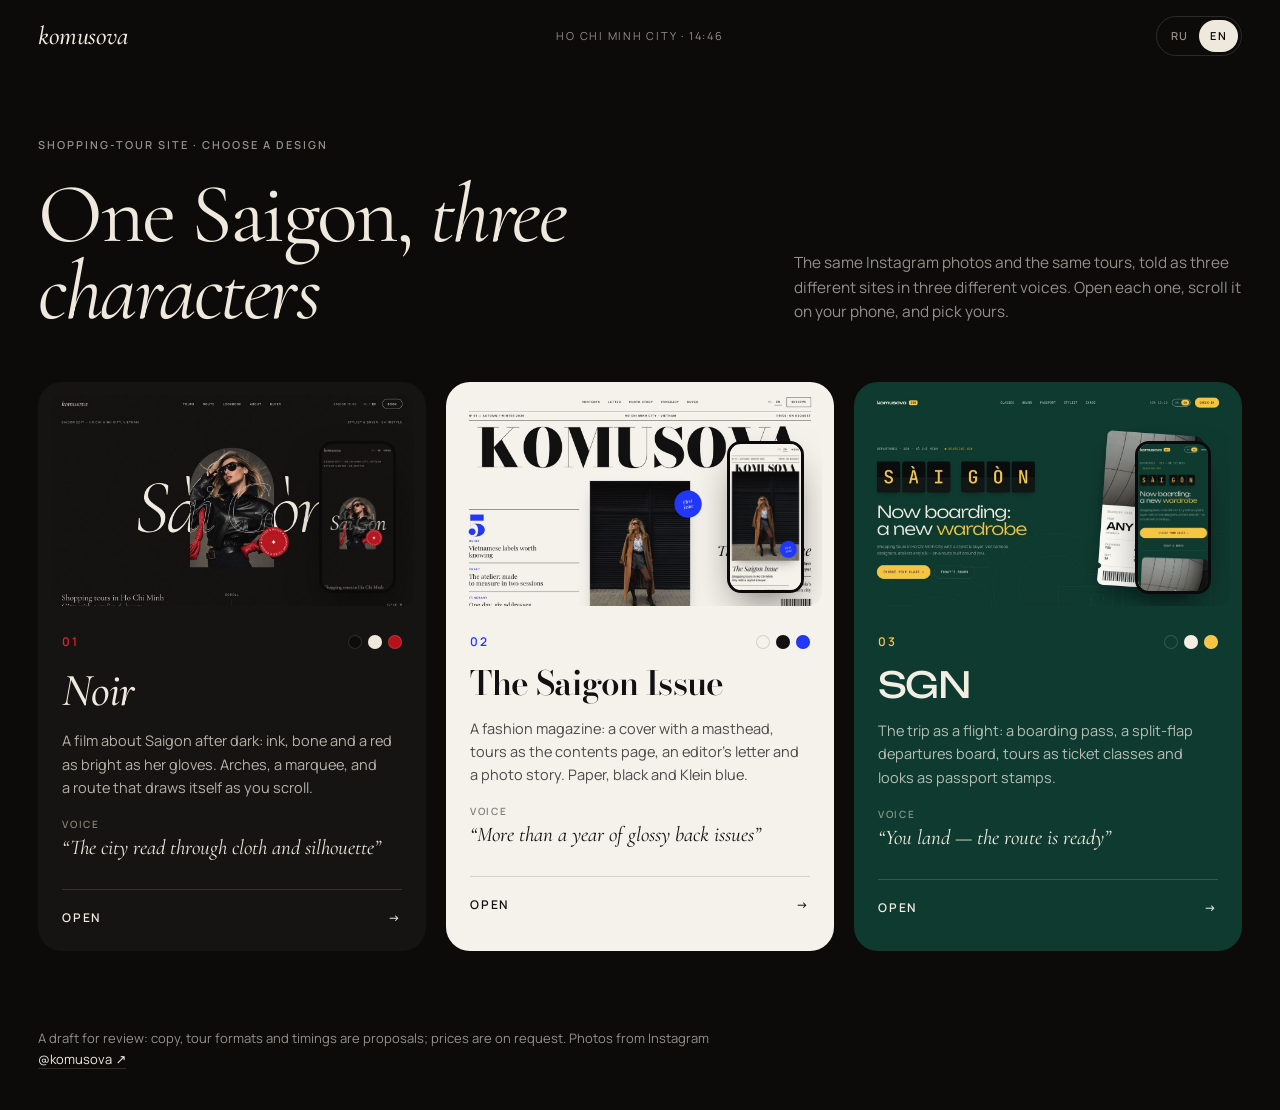
==== index.html @ 57d6e5eb "Komusova: three designs for the Saigon shopping-tour site Noir, The Saigon Issue and SGN, in Russian" ====
<!doctype html>
<html lang="ru" data-lang="ru"
  data-title-ru="Komusova — три дизайна сайта шопинг-туров" data-title-en="Komusova — three designs for the shopping-tour site"
  data-desc-ru="Три варианта сайта шопинг-туров по Хошимину для стилиста и байера @komusova: Noir, «Сайгонский номер» и SGN."
  data-desc-en="Three designs for @komusova’s Ho Chi Minh City shopping-tour site: Noir, The Saigon Issue and SGN.">
<head>
<meta charset="utf-8">
<meta name="viewport" content="width=device-width, initial-scale=1, viewport-fit=cover">
<meta name="robots" content="noindex">
<title>Komusova — три дизайна сайта шопинг-туров</title>
<meta name="description" content="Три варианта сайта шопинг-туров по Хошимину для стилиста и байера @komusova: Noir, «Сайгонский номер» и SGN.">
<meta property="og:title" content="Komusova — три дизайна">
<meta property="og:image" content="img/previews/noir-ru-d.jpg">
<meta name="theme-color" content="#0c0b0a">
<link rel="icon" href="data:image/svg+xml,%3Csvg xmlns='http://www.w3.org/2000/svg' viewBox='0 0 64 64'%3E%3Crect width='64' height='64' rx='14' fill='%230c0b0a'/%3E%3Ctext x='32' y='44' font-family='Georgia,serif' font-style='italic' font-size='36' text-anchor='middle' fill='%23efe8dd'%3Ek%3C/text%3E%3C/svg%3E">
<link rel="preconnect" href="https://fonts.googleapis.com">
<link rel="preconnect" href="https://fonts.gstatic.com" crossorigin>
<link href="https://fonts.googleapis.com/css2?family=Cormorant+Garamond:ital,wght@0,400;0,500;1,400;1,500&family=Bodoni+Moda:opsz,wght@6..96,600&family=Unbounded:wght@400&family=Manrope:wght@400;500;600&display=swap" rel="stylesheet">
<link rel="stylesheet" href="shared/base.css">
<link rel="stylesheet" href="home.css">
<script>
  (function () {
    var d = document.documentElement, l;
    try { l = new URLSearchParams(location.search).get('lang') || localStorage.getItem('komusova-lang'); } catch (e) {}
    if (l !== 'ru' && l !== 'en') l = (navigator.language || '').toLowerCase().indexOf('ru') === 0 ? 'ru' : 'en';
    d.lang = l; d.setAttribute('data-lang', l); d.className += ' js';
  })();
</script>
</head>
<body>

<header class="top">
  <span class="logo">komusova</span>
  <span class="top-mid"><span lang="ru">Хошимин</span><span lang="en">Ho Chi Minh City</span> · <span class="sgn-time">--:--</span></span>
  <div class="lang" role="group" aria-label="Language">
    <button type="button" class="lang-btn" data-set="ru" aria-pressed="true">RU</button>
    <button type="button" class="lang-btn" data-set="en" aria-pressed="false">EN</button>
  </div>
</header>

<main>
  <section class="intro">
    <p class="eyebrow"><span lang="ru">Сайт шопинг-туров · выбор дизайна</span><span lang="en">Shopping-tour site · choose a design</span></p>
    <h1 class="title">
      <span lang="ru">Один Сайгон — <em>три характера</em></span>
      <span lang="en">One Saigon, <em>three characters</em></span>
    </h1>
    <p class="lede">
      <span lang="ru">Те же фото из&nbsp;Instagram и&nbsp;те же туры, но&nbsp;три разных образа сайта и&nbsp;три голоса текстов. Откройте каждый, полистайте на&nbsp;телефоне и&nbsp;выберите свой.</span>
      <span lang="en">The same Instagram photos and the same tours, told as three different sites in three different voices. Open each one, scroll it on your phone, and pick yours.</span>
    </p>
  </section>

  <section class="designs" aria-label="Designs">

    <a class="card card--noir" href="noir/" data-keep-lang>
      <div class="shot">
        <img class="shot-d" lang="ru" src="img/previews/noir-ru-d.jpg" width="1200" height="700" alt="Главный экран дизайна Noir">
        <img class="shot-d" lang="en" src="img/previews/noir-en-d.jpg" width="1200" height="700" alt="Noir design, first screen">
        <img class="shot-m" lang="ru" src="img/previews/noir-ru-m.jpg" width="360" height="720" alt="" loading="lazy">
        <img class="shot-m" lang="en" src="img/previews/noir-en-m.jpg" width="360" height="720" alt="" loading="lazy">
      </div>
      <div class="card-body">
        <div class="card-top"><span class="num">01</span><span class="dots" aria-hidden="true"><i style="background:#0d0c0b"></i><i style="background:#efe8dd"></i><i style="background:#b5121b"></i></span></div>
        <h2 class="card-title">Noir</h2>
        <p class="card-text"><span lang="ru">Кино о&nbsp;ночном Сайгоне: чернила, кость и&nbsp;красный, как её перчатки. Арки, бегущая строка, маршрут, который рисуется при прокрутке.</span><span lang="en">A&nbsp;film about Saigon after dark: ink, bone and a&nbsp;red as bright as her gloves. Arches, a&nbsp;marquee, and a&nbsp;route that draws itself as you scroll.</span></p>
        <p class="voice"><span class="voice-k"><span lang="ru">Голос</span><span lang="en">Voice</span></span><span lang="ru">«Город, прочитанный через ткань и&nbsp;силуэт»</span><span lang="en">“The city read through cloth and silhouette”</span></p>
        <span class="open"><span lang="ru">Открыть</span><span lang="en">Open</span> →</span>
      </div>
    </a>

    <a class="card card--cover" href="cover/" data-keep-lang>
      <div class="shot">
        <img class="shot-d" lang="ru" src="img/previews/cover-ru-d.jpg" width="1200" height="700" alt="Обложка дизайна «Сайгонский номер»">
        <img class="shot-d" lang="en" src="img/previews/cover-en-d.jpg" width="1200" height="700" alt="The Saigon Issue design, cover">
        <img class="shot-m" lang="ru" src="img/previews/cover-ru-m.jpg" width="360" height="720" alt="" loading="lazy">
        <img class="shot-m" lang="en" src="img/previews/cover-en-m.jpg" width="360" height="720" alt="" loading="lazy">
      </div>
      <div class="card-body">
        <div class="card-top"><span class="num">02</span><span class="dots" aria-hidden="true"><i style="background:#f5f2ec"></i><i style="background:#111111"></i><i style="background:#2238ff"></i></span></div>
        <h2 class="card-title"><span lang="ru">Сайгонский номер</span><span lang="en">The Saigon Issue</span></h2>
        <p class="card-text"><span lang="ru">Модный журнал: обложка с&nbsp;мастхедом, туры как оглавление, письмо редактора и&nbsp;фотоистория. Бумага, чёрный и&nbsp;синий Кляйна.</span><span lang="en">A&nbsp;fashion magazine: a&nbsp;cover with a&nbsp;masthead, tours as the contents page, an editor’s letter and a&nbsp;photo story. Paper, black and Klein blue.</span></p>
        <p class="voice"><span class="voice-k"><span lang="ru">Голос</span><span lang="en">Voice</span></span><span lang="ru">«Больше, чем из&nbsp;годовой подшивки глянца»</span><span lang="en">“More than a&nbsp;year of glossy back issues”</span></p>
        <span class="open"><span lang="ru">Открыть</span><span lang="en">Open</span> →</span>
      </div>
    </a>

    <a class="card card--sgn" href="depart/" data-keep-lang>
      <div class="shot">
        <img class="shot-d" lang="ru" src="img/previews/depart-ru-d.jpg" width="1200" height="700" alt="Главный экран дизайна SGN">
        <img class="shot-d" lang="en" src="img/previews/depart-en-d.jpg" width="1200" height="700" alt="SGN design, first screen">
        <img class="shot-m" lang="ru" src="img/previews/depart-ru-m.jpg" width="360" height="720" alt="" loading="lazy">
        <img class="shot-m" lang="en" src="img/previews/depart-en-m.jpg" width="360" height="720" alt="" loading="lazy">
      </div>
      <div class="card-body">
        <div class="card-top"><span class="num">03</span><span class="dots" aria-hidden="true"><i style="background:#0f3a2f"></i><i style="background:#f2eee4"></i><i style="background:#f6c544"></i></span></div>
        <h2 class="card-title">SGN</h2>
        <p class="card-text"><span lang="ru">Путешествие как рейс: посадочный талон, табло вылетов с&nbsp;перещёлкивающимися буквами, туры — классы билетов, образы — штампы в&nbsp;паспорте.</span><span lang="en">The trip as a&nbsp;flight: a&nbsp;boarding pass, a&nbsp;split-flap departures board, tours as ticket classes and looks as passport stamps.</span></p>
        <p class="voice"><span class="voice-k"><span lang="ru">Голос</span><span lang="en">Voice</span></span><span lang="ru">«Вы&nbsp;прилетаете — маршрут уже готов»</span><span lang="en">“You land — the route is ready”</span></p>
        <span class="open"><span lang="ru">Открыть</span><span lang="en">Open</span> →</span>
      </div>
    </a>

  </section>
</main>

<footer class="foot">
  <p><span lang="ru">Черновик для согласования: тексты, форматы туров и&nbsp;время — предложения, цены — по&nbsp;запросу. Фото — из&nbsp;Instagram</span><span lang="en">A&nbsp;draft for review: copy, tour formats and timings are proposals; prices are on request. Photos from Instagram</span> <a href="https://www.instagram.com/komusova/" target="_blank" rel="noopener">@komusova ↗</a></p>
</footer>

<script src="shared/core.js"></script>
</body>
</html>
---- shared/base.css ----
/* Shared by all three designs. Colours come from each design's own tokens:
   --cursor-bg, --cursor-fg, --toast-bg, --toast-fg. */

/* Only the chosen language is shown */
html[data-lang="ru"] body [lang="en"],
html[data-lang="en"] body [lang="ru"] { display: none !important; }

*, *::before, *::after { box-sizing: border-box; margin: 0; padding: 0; }
html { -webkit-text-size-adjust: 100%; scroll-behavior: smooth; }
html.lenis, html.lenis body { height: auto; }
.lenis.lenis-smooth { scroll-behavior: auto !important; }
.lenis.lenis-stopped { overflow: hidden; }
body { -webkit-font-smoothing: antialiased; -moz-osx-font-smoothing: grayscale; overflow-x: clip; }
img { display: block; max-width: 100%; }
a { color: inherit; text-decoration: none; }
button { font: inherit; color: inherit; background: none; border: 0; cursor: pointer; }
ul, ol { list-style: none; }
summary { list-style: none; cursor: pointer; }
summary::-webkit-details-marker { display: none; }

/* loading screen: only with JS, gone once loaded */
.preloader { display: none; }
html.js .preloader { display: flex; }
html.loaded .preloader { display: none; }

/* word reveal */
.w { display: inline-block; overflow: hidden; vertical-align: top; padding: 0 .06em .12em 0; margin: 0 -.06em -.12em 0; }
.wi { display: inline-block; will-change: transform; }

/* booking form helpers */
.form-out { display: none; white-space: pre-wrap; }
.form-out.is-on { display: block; }

/* label cursor */
.cursor {
  position: fixed;
  left: 0;
  top: 0;
  z-index: 200;
  width: 96px;
  height: 96px;
  margin: -48px 0 0 -48px;
  display: none;
  place-items: center;
  border-radius: 50%;
  background: var(--cursor-bg, #111);
  color: var(--cursor-fg, #fff);
  pointer-events: none;
  transform: scale(0);
  transition: transform .45s cubic-bezier(.22, 1, .36, 1);
}
html.fine .cursor { display: grid; }
.cursor.is-on { transform: scale(1); }
.cursor-label { font: 600 10px/1.2 system-ui, sans-serif; letter-spacing: .16em; text-transform: uppercase; text-align: center; }

/* toast */
.toast {
  position: fixed;
  left: 50%;
  bottom: 28px;
  z-index: 250;
  max-width: calc(100vw - 32px);
  padding: 16px 24px;
  border-radius: 999px;
  background: var(--toast-bg, #fff);
  color: var(--toast-fg, #111);
  font: 500 14px/1.3 system-ui, sans-serif;
  transform: translate(-50%, calc(100% + 60px));
  visibility: hidden;
  transition: transform .6s cubic-bezier(.22, 1, .36, 1), visibility 0s .6s;
}
.toast.is-on { transform: translate(-50%, 0); visibility: visible; transition: transform .6s cubic-bezier(.22, 1, .36, 1), visibility 0s; }

/* back to the design picker */
.switcher {
  position: fixed;
  left: 50%;
  bottom: 18px;
  z-index: 90;
  display: flex;
  align-items: center;
  gap: 4px;
  padding: 5px;
  border-radius: 999px;
  background: rgba(20, 20, 20, .78);
  -webkit-backdrop-filter: blur(14px);
  backdrop-filter: blur(14px);
  color: #fff;
  font: 600 10px/1 system-ui, sans-serif;
  letter-spacing: .14em;
  text-transform: uppercase;
  transform: translateX(-50%);
  box-shadow: 0 10px 30px rgba(0, 0, 0, .25);
}
.switcher a { padding: 9px 12px; border-radius: 999px; opacity: .7; white-space: nowrap; transition: background .3s, opacity .3s; }
.switcher a:hover { opacity: 1; }
.switcher a[aria-current="page"] { background: #fff; color: #111; opacity: 1; }

@media (prefers-reduced-motion: reduce) {
  html { scroll-behavior: auto; }
  .preloader { display: none !important; }
}
---- home.css ----
/* komusova — the design picker */

:root {
  --bg: #0c0b0a;
  --bone: #efe8dd;
  --mist: rgba(239, 232, 221, .6);
  --line: rgba(239, 232, 221, .14);
  --serif: 'Cormorant Garamond', Georgia, serif;
  --sans: 'Manrope', system-ui, -apple-system, sans-serif;
  --gut: clamp(16px, 3vw, 44px);
  --ease: cubic-bezier(.22, 1, .36, 1);
}

body { background: var(--bg); color: var(--bone); font: 400 15px/1.6 var(--sans); }
::selection { background: var(--bone); color: var(--bg); }
:focus-visible { outline: 2px solid var(--bone); outline-offset: 4px; }

/* ---------- Top ---------- */
.top { display: grid; grid-template-columns: 1fr auto 1fr; align-items: center; height: 72px; padding-inline: var(--gut); }
.logo { font: italic 500 26px/1 var(--serif); letter-spacing: -.01em; }
.top-mid { font-size: 11px; letter-spacing: .16em; text-transform: uppercase; color: var(--mist); }
.lang { justify-self: end; display: flex; padding: 3px; border: 1px solid var(--line); border-radius: 999px; }
.lang-btn { padding: 7px 11px; border-radius: 999px; font-size: 11px; font-weight: 600; letter-spacing: .1em; color: var(--mist); transition: background .3s, color .3s; }
.lang-btn[aria-pressed="true"] { background: var(--bone); color: var(--bg); }

/* ---------- Intro ---------- */
.intro { display: grid; grid-template-columns: 1.6fr 1fr; gap: 0 var(--gut); align-items: end; padding: clamp(36px, 5vw, 80px) var(--gut) clamp(36px, 4vw, 60px); }
.intro .eyebrow { grid-column: 1 / -1; }
.eyebrow { font-size: 11px; font-weight: 600; letter-spacing: .18em; text-transform: uppercase; color: var(--mist); }
.title { margin-top: 22px; font: 400 clamp(52px, 6.6vw, 120px)/.92 var(--serif); letter-spacing: -.03em; max-width: 11em; }
.title em { font-style: italic; }
.lede { max-width: 34em; margin-top: 30px; padding-bottom: .4em; font-size: clamp(15px, 1.2vw, 18px); color: var(--mist); }

/* ---------- Cards ---------- */
.designs { display: grid; grid-template-columns: repeat(3, 1fr); gap: clamp(14px, 1.6vw, 24px); padding: 0 var(--gut); }
.card {
  --accent: var(--bone);
  display: flex;
  flex-direction: column;
  padding: 12px;
  border-radius: 24px;
  background: var(--card-bg);
  color: var(--card-fg);
  transition: transform .7s var(--ease);
}
.card:hover { transform: translateY(-6px); }
.card--noir { --card-bg: #161412; --card-fg: #efe8dd; --accent: #d7262f; --card-line: rgba(239, 232, 221, .14); }
.card--cover { --card-bg: #f5f2ec; --card-fg: #111; --accent: #2238ff; --card-line: rgba(17, 17, 17, .14); }
.card--sgn { --card-bg: #0f3a2f; --card-fg: #f2eee4; --accent: #f6c544; --card-line: rgba(242, 238, 228, .16); }

.shot { position: relative; border-radius: 14px; overflow: hidden; background: rgba(0, 0, 0, .25); aspect-ratio: 12 / 7; }
.shot-d { width: 100%; height: 100%; object-fit: cover; transition: transform 1.2s var(--ease); }
.card:hover .shot-d { transform: scale(1.04); }
.shot-m {
  position: absolute;
  right: 5%;
  bottom: 6%;
  width: 21%;
  aspect-ratio: 1 / 2;
  height: auto;
  object-fit: cover;
  object-position: top;
  border: 3px solid #0a0a0a;
  border-radius: 14px;
  box-shadow: 0 18px 40px -12px rgba(0, 0, 0, .6);
  transition: transform .9s var(--ease);
}
.card:hover .shot-m { transform: translateY(-8px) rotate(-2deg); }

.card-body { flex: 1; display: flex; flex-direction: column; padding: 26px 12px 12px; }
.card-top { display: flex; justify-content: space-between; align-items: center; }
.num { font-size: 12px; font-weight: 600; letter-spacing: .14em; color: var(--accent); }
.dots { display: flex; gap: 6px; }
.dots i { width: 14px; height: 14px; border-radius: 50%; box-shadow: inset 0 0 0 1px var(--card-line); }

.card-title { margin-top: 16px; font-weight: 400; line-height: 1; letter-spacing: -.02em; }
.card--noir .card-title { font: italic 500 clamp(40px, 3.6vw, 58px)/1 var(--serif); }
.card--cover .card-title { font: 600 clamp(30px, 2.6vw, 42px)/1 'Bodoni Moda', Georgia, serif; letter-spacing: -.02em; }
.card--sgn .card-title { font: 400 clamp(32px, 2.8vw, 46px)/1 'Unbounded', system-ui, sans-serif; letter-spacing: -.05em; }

.card-text { margin-top: 16px; font-size: 14.5px; line-height: 1.6; opacity: .74; }
.voice { display: flex; flex-direction: column; gap: 6px; margin-top: 20px; font: italic 400 21px/1.25 var(--serif); }
.voice-k { font: 600 10px/1 var(--sans); letter-spacing: .16em; text-transform: uppercase; font-style: normal; opacity: .5; }
.open {
  display: flex;
  justify-content: space-between;
  margin-top: auto;
  padding-top: 18px;
  border-top: 1px solid var(--card-line);
  font-size: 12px;
  font-weight: 600;
  letter-spacing: .14em;
  text-transform: uppercase;
}
.voice + .open { margin-top: 28px; }
.card:hover .open { color: var(--accent); }

/* ---------- Footer ---------- */
.foot { padding: clamp(50px, 6vw, 90px) var(--gut) 40px; }
.foot p { max-width: 52em; font-size: 13px; color: var(--mist); }
.foot a { color: var(--bone); border-bottom: 1px solid var(--line); }

/* ---------- Entrance ---------- */
@media (prefers-reduced-motion: no-preference) {
  .intro > *, .card { animation: rise 1.2s var(--ease) backwards; }
  .intro > :nth-child(2) { animation-delay: .08s; }
  .intro > :nth-child(3) { animation-delay: .16s; }
  .card:nth-child(1) { animation-delay: .25s; }
  .card:nth-child(2) { animation-delay: .35s; }
  .card:nth-child(3) { animation-delay: .45s; }
  @keyframes rise { from { opacity: 0; transform: translateY(40px); } }
}

/* ---------- Responsive ---------- */
@media (max-width: 1000px) {
  .designs { grid-template-columns: 1fr; max-width: 640px; }
  .intro { grid-template-columns: 1fr; }
  .top-mid { display: none; }
  .top { grid-template-columns: 1fr auto; }
}
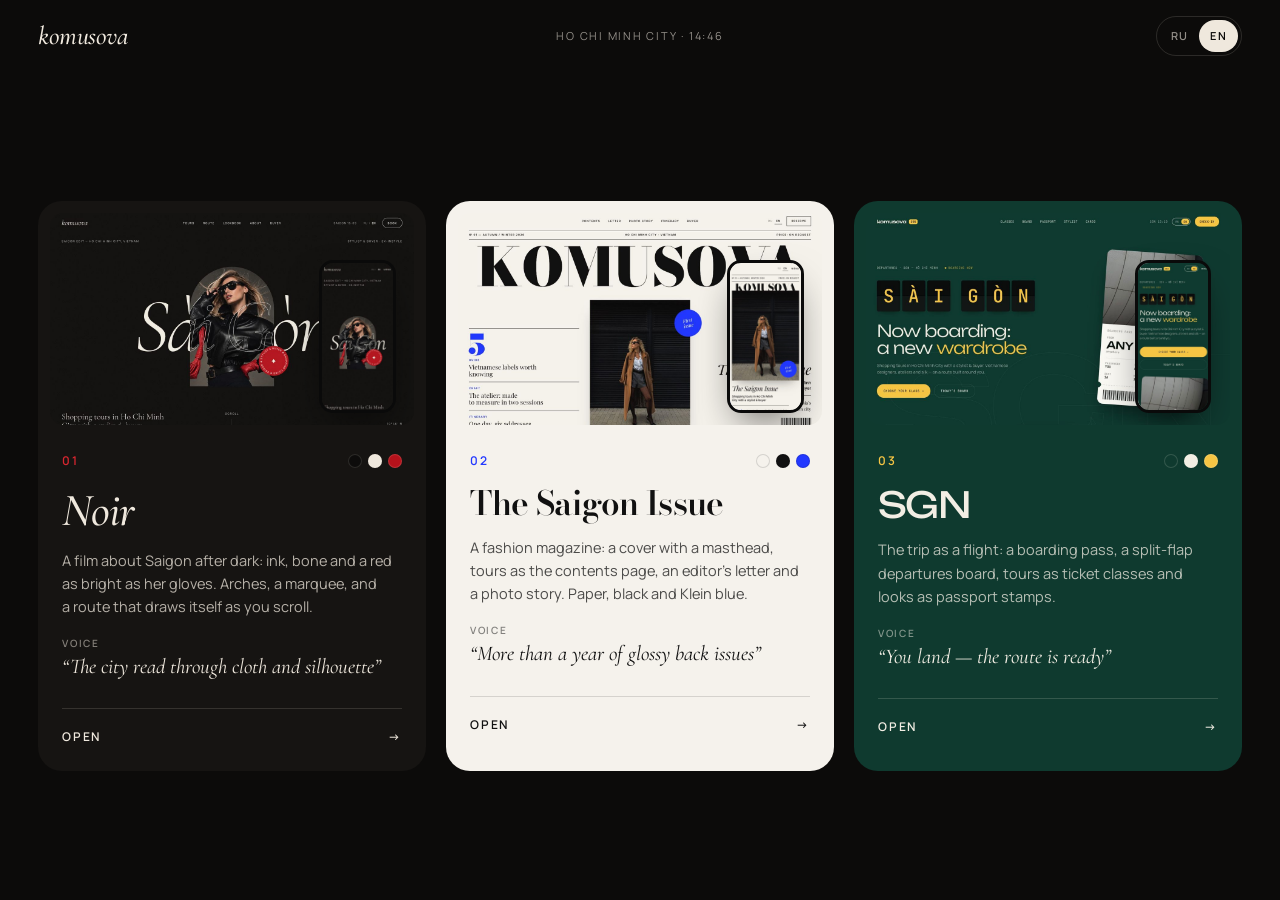
==== commit c2e3b6b6: "Chooser page: just the three designs Co-Authored-By: Claude Opus 5.5 <noreply@anthropic.com>" ====
--- a/index.html
+++ b/index.html
@@ -39,18 +39,6 @@
 </header>
 
 <main>
-  <section class="intro">
-    <p class="eyebrow"><span lang="ru">Сайт шопинг-туров · выбор дизайна</span><span lang="en">Shopping-tour site · choose a design</span></p>
-    <h1 class="title">
-      <span lang="ru">Один Сайгон — <em>три характера</em></span>
-      <span lang="en">One Saigon, <em>three characters</em></span>
-    </h1>
-    <p class="lede">
-      <span lang="ru">Те же фото из&nbsp;Instagram и&nbsp;те же туры, но&nbsp;три разных образа сайта и&nbsp;три голоса текстов. Откройте каждый, полистайте на&nbsp;телефоне и&nbsp;выберите свой.</span>
-      <span lang="en">The same Instagram photos and the same tours, told as three different sites in three different voices. Open each one, scroll it on your phone, and pick yours.</span>
-    </p>
-  </section>
-
   <section class="designs" aria-label="Designs">
 
     <a class="card card--noir" href="noir/" data-keep-lang>
@@ -104,10 +92,6 @@
   </section>
 </main>
 
-<footer class="foot">
-  <p><span lang="ru">Черновик для согласования: тексты, форматы туров и&nbsp;время — предложения, цены — по&nbsp;запросу. Фото — из&nbsp;Instagram</span><span lang="en">A&nbsp;draft for review: copy, tour formats and timings are proposals; prices are on request. Photos from Instagram</span> <a href="https://www.instagram.com/komusova/" target="_blank" rel="noopener">@komusova ↗</a></p>
-</footer>
-
 <script src="shared/core.js"></script>
 </body>
 </html>
--- a/home.css
+++ b/home.css
@@ -23,16 +23,8 @@
 .lang-btn { padding: 7px 11px; border-radius: 999px; font-size: 11px; font-weight: 600; letter-spacing: .1em; color: var(--mist); transition: background .3s, color .3s; }
 .lang-btn[aria-pressed="true"] { background: var(--bone); color: var(--bg); }
 
-/* ---------- Intro ---------- */
-.intro { display: grid; grid-template-columns: 1.6fr 1fr; gap: 0 var(--gut); align-items: end; padding: clamp(36px, 5vw, 80px) var(--gut) clamp(36px, 4vw, 60px); }
-.intro .eyebrow { grid-column: 1 / -1; }
-.eyebrow { font-size: 11px; font-weight: 600; letter-spacing: .18em; text-transform: uppercase; color: var(--mist); }
-.title { margin-top: 22px; font: 400 clamp(52px, 6.6vw, 120px)/.92 var(--serif); letter-spacing: -.03em; max-width: 11em; }
-.title em { font-style: italic; }
-.lede { max-width: 34em; margin-top: 30px; padding-bottom: .4em; font-size: clamp(15px, 1.2vw, 18px); color: var(--mist); }
-
 /* ---------- Cards ---------- */
-.designs { display: grid; grid-template-columns: repeat(3, 1fr); gap: clamp(14px, 1.6vw, 24px); padding: 0 var(--gut); }
+.designs { display: grid; grid-template-columns: repeat(3, 1fr); gap: clamp(14px, 1.6vw, 24px); padding: clamp(16px, 3vw, 44px) var(--gut) 60px; }
 .card {
   --accent: var(--bone);
   display: flex;
@@ -95,26 +87,21 @@
 .voice + .open { margin-top: 28px; }
 .card:hover .open { color: var(--accent); }
 
-/* ---------- Footer ---------- */
-.foot { padding: clamp(50px, 6vw, 90px) var(--gut) 40px; }
-.foot p { max-width: 52em; font-size: 13px; color: var(--mist); }
-.foot a { color: var(--bone); border-bottom: 1px solid var(--line); }
-
 /* ---------- Entrance ---------- */
 @media (prefers-reduced-motion: no-preference) {
-  .intro > *, .card { animation: rise 1.2s var(--ease) backwards; }
-  .intro > :nth-child(2) { animation-delay: .08s; }
-  .intro > :nth-child(3) { animation-delay: .16s; }
-  .card:nth-child(1) { animation-delay: .25s; }
-  .card:nth-child(2) { animation-delay: .35s; }
-  .card:nth-child(3) { animation-delay: .45s; }
+  .card { animation: rise 1.2s var(--ease) backwards; }
+  .card:nth-child(2) { animation-delay: .1s; }
+  .card:nth-child(3) { animation-delay: .2s; }
   @keyframes rise { from { opacity: 0; transform: translateY(40px); } }
 }
 
 /* ---------- Responsive ---------- */
+@media (min-width: 1001px) {
+  main { min-height: calc(100vh - 72px); display: grid; align-content: center; }
+  .designs { padding-bottom: clamp(16px, 3vw, 44px); }
+}
 @media (max-width: 1000px) {
   .designs { grid-template-columns: 1fr; max-width: 640px; }
-  .intro { grid-template-columns: 1fr; }
   .top-mid { display: none; }
   .top { grid-template-columns: 1fr auto; }
 }
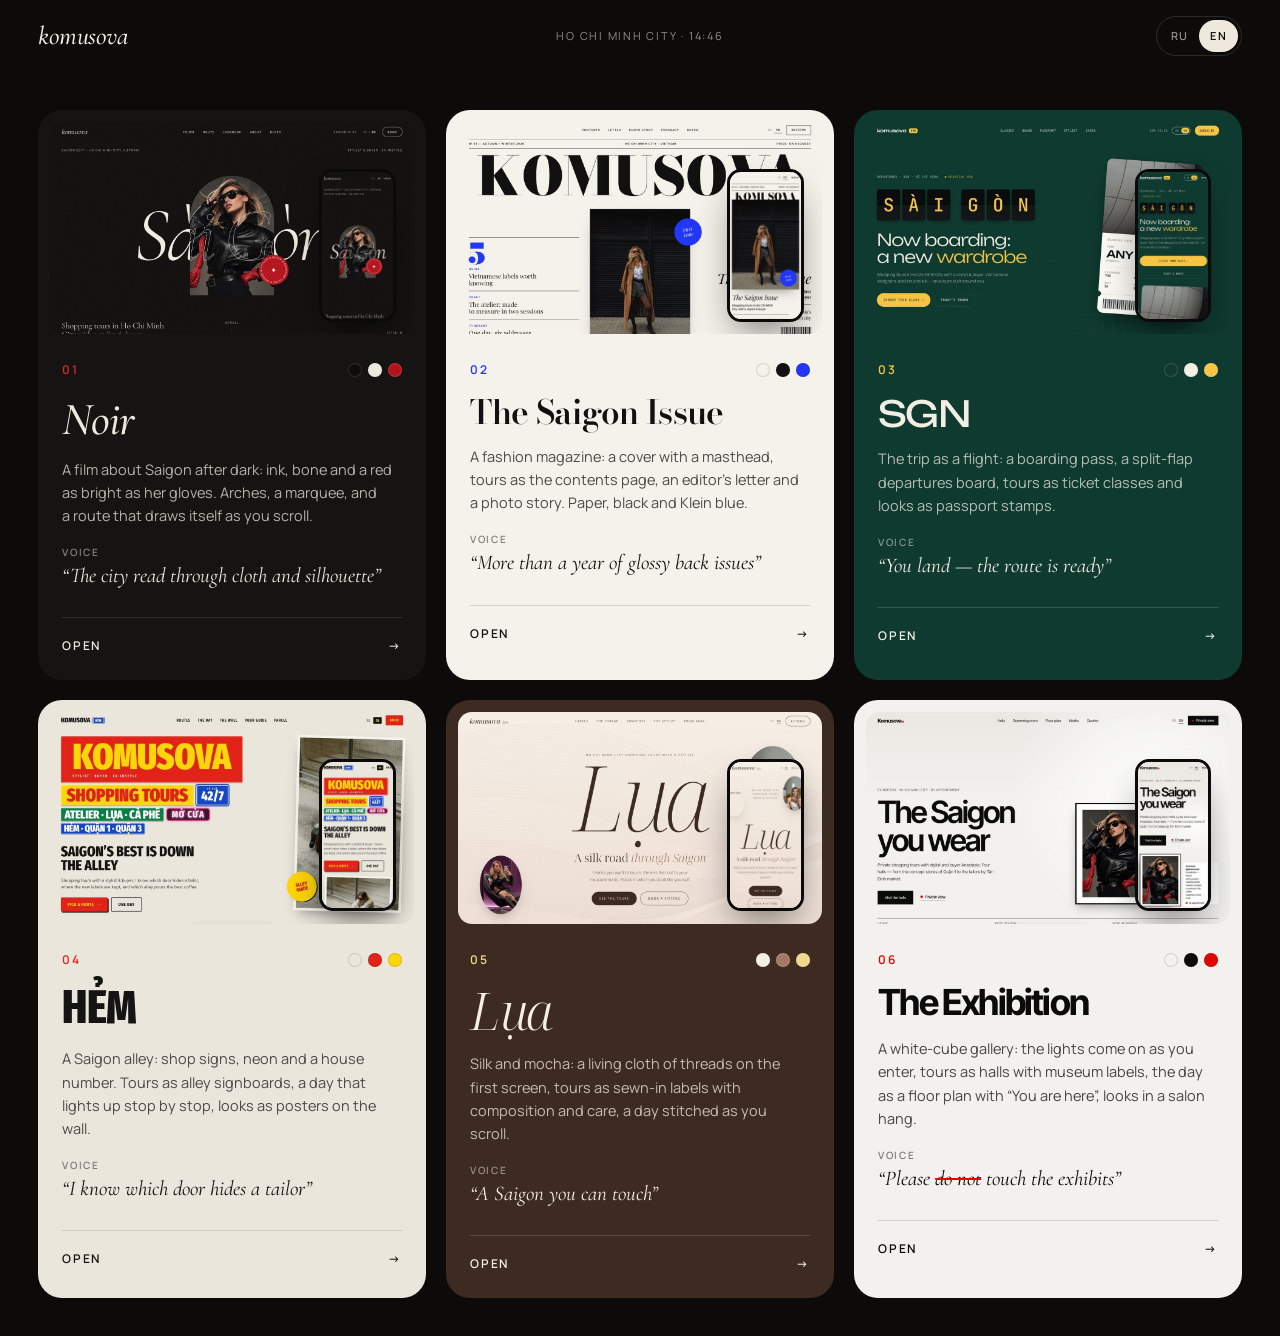
==== commit f4c58de7: "Three more designs: Hẻm, Lụa and The Exhibition Hẻm is a Saigon alley of shop signs and neon, Lụa is" ====
--- a/index.html
+++ b/index.html
@@ -1,21 +1,21 @@
 <!doctype html>
 <html lang="ru" data-lang="ru"
-  data-title-ru="Komusova — три дизайна сайта шопинг-туров" data-title-en="Komusova — three designs for the shopping-tour site"
-  data-desc-ru="Три варианта сайта шопинг-туров по Хошимину для стилиста и байера @komusova: Noir, «Сайгонский номер» и SGN."
-  data-desc-en="Three designs for @komusova’s Ho Chi Minh City shopping-tour site: Noir, The Saigon Issue and SGN.">
+  data-title-ru="Komusova — шесть дизайнов сайта шопинг-туров" data-title-en="Komusova — six designs for the shopping-tour site"
+  data-desc-ru="Шесть вариантов сайта шопинг-туров по Хошимину для стилиста и байера @komusova: Noir, «Сайгонский номер», SGN, Hẻm, Lụa и «Выставка»."
+  data-desc-en="Six designs for @komusova’s Ho Chi Minh City shopping-tour site: Noir, The Saigon Issue, SGN, Hẻm, Lụa and The Exhibition.">
 <head>
 <meta charset="utf-8">
 <meta name="viewport" content="width=device-width, initial-scale=1, viewport-fit=cover">
 <meta name="robots" content="noindex">
-<title>Komusova — три дизайна сайта шопинг-туров</title>
-<meta name="description" content="Три варианта сайта шопинг-туров по Хошимину для стилиста и байера @komusova: Noir, «Сайгонский номер» и SGN.">
-<meta property="og:title" content="Komusova — три дизайна">
+<title>Komusova — шесть дизайнов сайта шопинг-туров</title>
+<meta name="description" content="Шесть вариантов сайта шопинг-туров по Хошимину для стилиста и байера @komusova: Noir, «Сайгонский номер», SGN, Hẻm, Lụa и «Выставка».">
+<meta property="og:title" content="Komusova — шесть дизайнов">
 <meta property="og:image" content="img/previews/noir-ru-d.jpg">
 <meta name="theme-color" content="#0c0b0a">
 <link rel="icon" href="data:image/svg+xml,%3Csvg xmlns='http://www.w3.org/2000/svg' viewBox='0 0 64 64'%3E%3Crect width='64' height='64' rx='14' fill='%230c0b0a'/%3E%3Ctext x='32' y='44' font-family='Georgia,serif' font-style='italic' font-size='36' text-anchor='middle' fill='%23efe8dd'%3Ek%3C/text%3E%3C/svg%3E">
 <link rel="preconnect" href="https://fonts.googleapis.com">
 <link rel="preconnect" href="https://fonts.gstatic.com" crossorigin>
-<link href="https://fonts.googleapis.com/css2?family=Cormorant+Garamond:ital,wght@0,400;0,500;1,400;1,500&family=Bodoni+Moda:opsz,wght@6..96,600&family=Unbounded:wght@400&family=Manrope:wght@400;500;600&display=swap" rel="stylesheet">
+<link href="https://fonts.googleapis.com/css2?family=Cormorant+Garamond:ital,wght@0,400;0,500;1,400;1,500&family=Bodoni+Moda:opsz,wght@6..96,600&family=Unbounded:wght@400&family=Fira+Sans+Extra+Condensed:wght@800&family=Noto+Serif+Display:ital,wght@1,300&family=Inter+Tight:wght@700&family=Manrope:wght@400;500;600&display=swap" rel="stylesheet">
 <link rel="stylesheet" href="shared/base.css">
 <link rel="stylesheet" href="home.css">
 <script>
@@ -89,6 +89,54 @@
       </div>
     </a>
 
+    <a class="card card--hem" href="hem/" data-keep-lang>
+      <div class="shot">
+        <img class="shot-d" lang="ru" src="img/previews/hem-ru-d.jpg" width="1200" height="700" alt="Главный экран дизайна Hẻm" loading="lazy">
+        <img class="shot-d" lang="en" src="img/previews/hem-en-d.jpg" width="1200" height="700" alt="Hẻm design, first screen" loading="lazy">
+        <img class="shot-m" lang="ru" src="img/previews/hem-ru-m.jpg" width="360" height="720" alt="" loading="lazy">
+        <img class="shot-m" lang="en" src="img/previews/hem-en-m.jpg" width="360" height="720" alt="" loading="lazy">
+      </div>
+      <div class="card-body">
+        <div class="card-top"><span class="num">04</span><span class="dots" aria-hidden="true"><i style="background:#ebe6dc"></i><i style="background:#e2231a"></i><i style="background:#ffd60a"></i></span></div>
+        <h2 class="card-title">Hẻm</h2>
+        <p class="card-text"><span lang="ru">Сайгонский переулок: вывески, неон и&nbsp;номер дома. Туры&nbsp;— таблички в&nbsp;хэме, день загорается остановками, образы&nbsp;— афиши на&nbsp;стене.</span><span lang="en">A&nbsp;Saigon alley: shop signs, neon and a&nbsp;house number. Tours as alley signboards, a&nbsp;day that lights up stop by stop, looks as posters on the wall.</span></p>
+        <p class="voice"><span class="voice-k"><span lang="ru">Голос</span><span lang="en">Voice</span></span><span lang="ru">«Я&nbsp;знаю, за&nbsp;какой дверью шьют»</span><span lang="en">“I&nbsp;know which door hides a&nbsp;tailor”</span></p>
+        <span class="open"><span lang="ru">Открыть</span><span lang="en">Open</span> →</span>
+      </div>
+    </a>
+
+    <a class="card card--lua" href="lua/" data-keep-lang>
+      <div class="shot">
+        <img class="shot-d" lang="ru" src="img/previews/lua-ru-d.jpg" width="1200" height="700" alt="Главный экран дизайна Lụa" loading="lazy">
+        <img class="shot-d" lang="en" src="img/previews/lua-en-d.jpg" width="1200" height="700" alt="Lụa design, first screen" loading="lazy">
+        <img class="shot-m" lang="ru" src="img/previews/lua-ru-m.jpg" width="360" height="720" alt="" loading="lazy">
+        <img class="shot-m" lang="en" src="img/previews/lua-en-m.jpg" width="360" height="720" alt="" loading="lazy">
+      </div>
+      <div class="card-body">
+        <div class="card-top"><span class="num">05</span><span class="dots" aria-hidden="true"><i style="background:#f5efe6"></i><i style="background:#a47864"></i><i style="background:#f1d98c"></i></span></div>
+        <h2 class="card-title">Lụa</h2>
+        <p class="card-text"><span lang="ru">Шёлк и&nbsp;мокко: живое полотно из&nbsp;нитей на&nbsp;первом экране, туры&nbsp;— вшитые ярлыки с&nbsp;составом и&nbsp;уходом, день&nbsp;— нить, прошитая при прокрутке.</span><span lang="en">Silk and mocha: a&nbsp;living cloth of threads on the first screen, tours as sewn-in labels with composition and care, a&nbsp;day stitched as you scroll.</span></p>
+        <p class="voice"><span class="voice-k"><span lang="ru">Голос</span><span lang="en">Voice</span></span><span lang="ru">«Сайгон, который можно потрогать»</span><span lang="en">“A&nbsp;Saigon you can touch”</span></p>
+        <span class="open"><span lang="ru">Открыть</span><span lang="en">Open</span> →</span>
+      </div>
+    </a>
+
+    <a class="card card--galerie" href="galerie/" data-keep-lang>
+      <div class="shot">
+        <img class="shot-d" lang="ru" src="img/previews/galerie-ru-d.jpg" width="1200" height="700" alt="Главный экран дизайна «Выставка»" loading="lazy">
+        <img class="shot-d" lang="en" src="img/previews/galerie-en-d.jpg" width="1200" height="700" alt="The Exhibition design, first screen" loading="lazy">
+        <img class="shot-m" lang="ru" src="img/previews/galerie-ru-m.jpg" width="360" height="720" alt="" loading="lazy">
+        <img class="shot-m" lang="en" src="img/previews/galerie-en-m.jpg" width="360" height="720" alt="" loading="lazy">
+      </div>
+      <div class="card-body">
+        <div class="card-top"><span class="num">06</span><span class="dots" aria-hidden="true"><i style="background:#f2f1ed"></i><i style="background:#0b0b0b"></i><i style="background:#e10600"></i></span></div>
+        <h2 class="card-title"><span lang="ru">Выставка</span><span lang="en">The Exhibition</span></h2>
+        <p class="card-text"><span lang="ru">Белый куб галереи: свет зажигается при входе, туры&nbsp;— залы с&nbsp;музейными этикетками, день&nbsp;— план этажа с&nbsp;отметкой «Вы&nbsp;здесь», образы&nbsp;— плотная развеска.</span><span lang="en">A&nbsp;white-cube gallery: the lights come on as you enter, tours as halls with museum labels, the day as a&nbsp;floor plan with “You are here”, looks in a&nbsp;salon hang.</span></p>
+        <p class="voice"><span class="voice-k"><span lang="ru">Голос</span><span lang="en">Voice</span></span><span lang="ru">«Экспонаты руками <s>не</s> трогать»</span><span lang="en">“Please <s>do not</s> touch the exhibits”</span></p>
+        <span class="open"><span lang="ru">Открыть</span><span lang="en">Open</span> →</span>
+      </div>
+    </a>
+
   </section>
 </main>
 
--- a/home.css
+++ b/home.css
@@ -39,6 +39,9 @@
 .card--noir { --card-bg: #161412; --card-fg: #efe8dd; --accent: #d7262f; --card-line: rgba(239, 232, 221, .14); }
 .card--cover { --card-bg: #f5f2ec; --card-fg: #111; --accent: #2238ff; --card-line: rgba(17, 17, 17, .14); }
 .card--sgn { --card-bg: #0f3a2f; --card-fg: #f2eee4; --accent: #f6c544; --card-line: rgba(242, 238, 228, .16); }
+.card--hem { --card-bg: #ebe6dc; --card-fg: #141414; --accent: #e2231a; --card-line: rgba(20, 20, 20, .14); }
+.card--lua { --card-bg: #3d2b22; --card-fg: #f5efe6; --accent: #f1d98c; --card-line: rgba(245, 239, 230, .16); }
+.card--galerie { --card-bg: #f2f1ed; --card-fg: #0b0b0b; --accent: #e10600; --card-line: rgba(11, 11, 11, .14); }
 
 .shot { position: relative; border-radius: 14px; overflow: hidden; background: rgba(0, 0, 0, .25); aspect-ratio: 12 / 7; }
 .shot-d { width: 100%; height: 100%; object-fit: cover; transition: transform 1.2s var(--ease); }
@@ -69,6 +72,10 @@
 .card--noir .card-title { font: italic 500 clamp(40px, 3.6vw, 58px)/1 var(--serif); }
 .card--cover .card-title { font: 600 clamp(30px, 2.6vw, 42px)/1 'Bodoni Moda', Georgia, serif; letter-spacing: -.02em; }
 .card--sgn .card-title { font: 400 clamp(32px, 2.8vw, 46px)/1 'Unbounded', system-ui, sans-serif; letter-spacing: -.05em; }
+.card--hem .card-title { font: 800 clamp(40px, 3.6vw, 58px)/1 'Fira Sans Extra Condensed', system-ui, sans-serif; text-transform: uppercase; letter-spacing: -.01em; }
+.card--lua .card-title { font: italic 300 clamp(44px, 4vw, 64px)/1 'Noto Serif Display', Georgia, serif; letter-spacing: -.03em; }
+.card--galerie .card-title { font: 700 clamp(32px, 2.8vw, 46px)/1 'Inter Tight', system-ui, sans-serif; letter-spacing: -.05em; }
+.voice s { text-decoration-color: var(--accent); text-decoration-thickness: 2px; }
 
 .card-text { margin-top: 16px; font-size: 14.5px; line-height: 1.6; opacity: .74; }
 .voice { display: flex; flex-direction: column; gap: 6px; margin-top: 20px; font: italic 400 21px/1.25 var(--serif); }
@@ -92,6 +99,9 @@
   .card { animation: rise 1.2s var(--ease) backwards; }
   .card:nth-child(2) { animation-delay: .1s; }
   .card:nth-child(3) { animation-delay: .2s; }
+  .card:nth-child(4) { animation-delay: .3s; }
+  .card:nth-child(5) { animation-delay: .4s; }
+  .card:nth-child(6) { animation-delay: .5s; }
   @keyframes rise { from { opacity: 0; transform: translateY(40px); } }
 }
 
